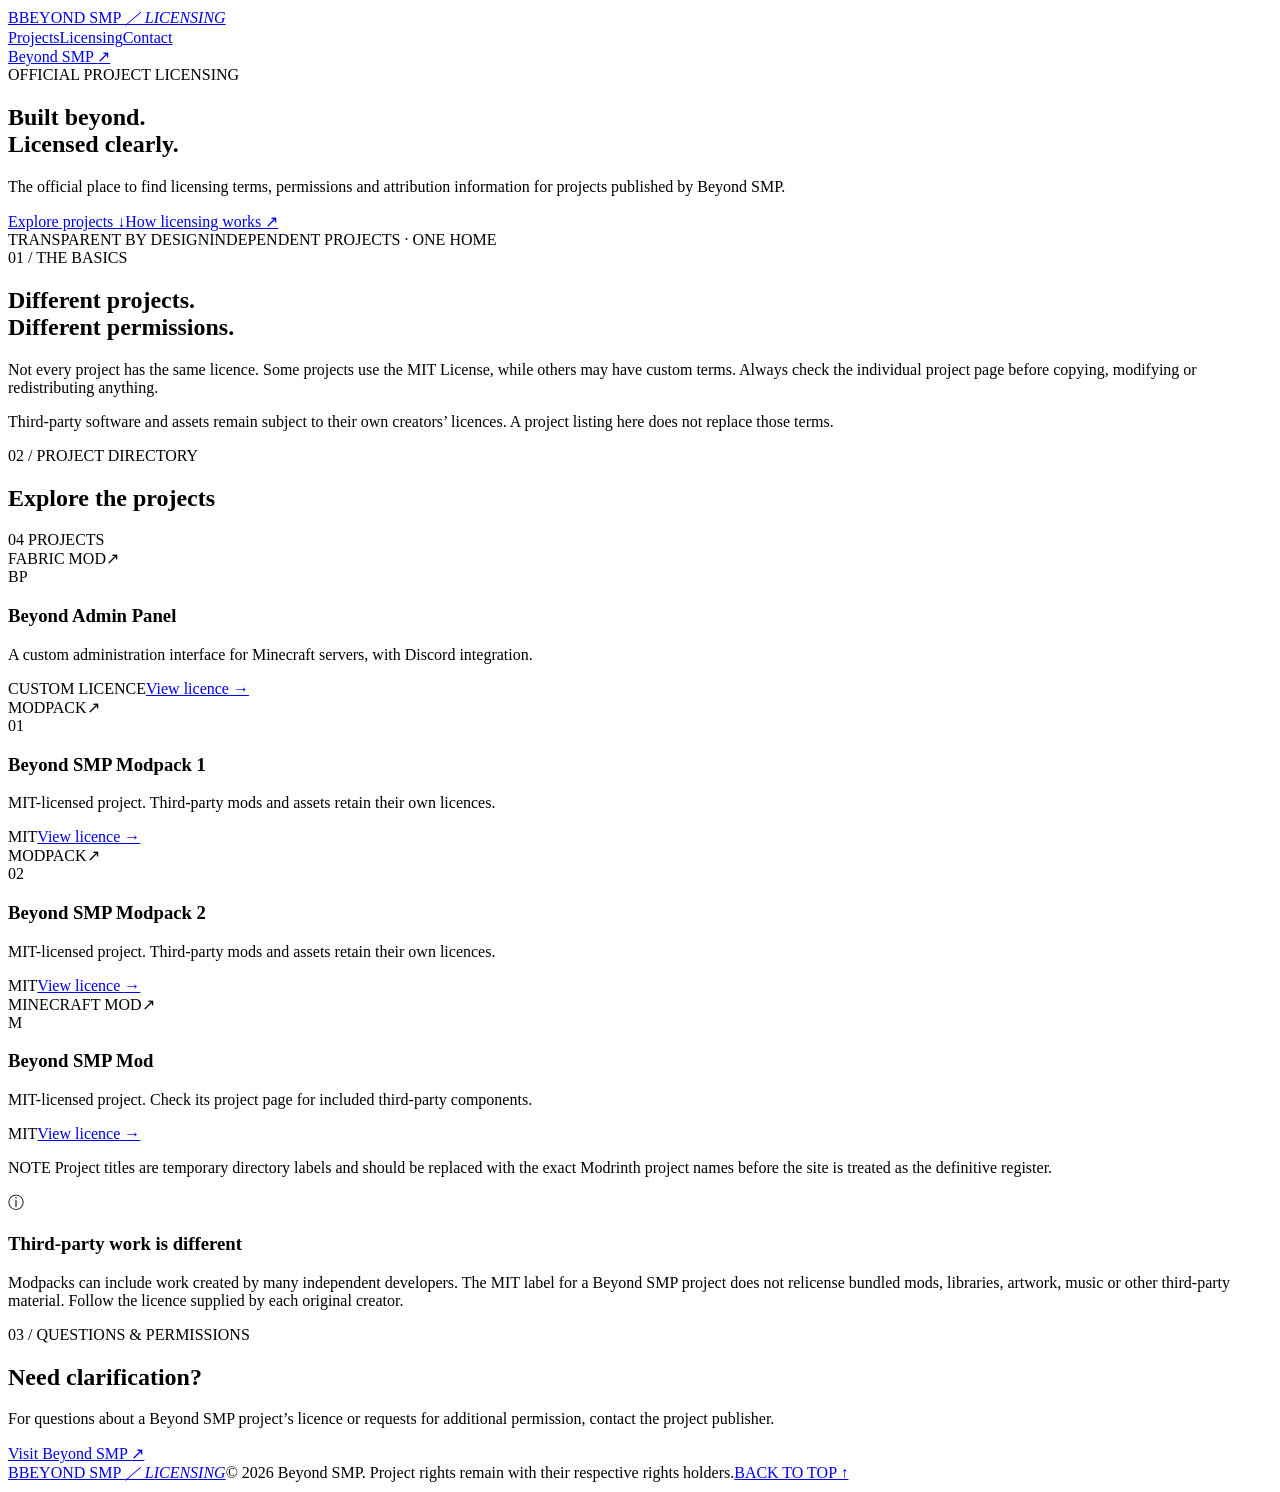
==== index.html @ 9013be44 "Add index.html" ====
<!doctype html>
<html lang="en">
<head>
  <meta charset="utf-8">
  <meta name="viewport" content="width=device-width, initial-scale=1">
  <meta name="theme-color" content="#080d18">
  <meta name="description" content="Official licensing information for projects published by Beyond SMP.">
  <title>Licensing | Beyond SMP</title>
  <link rel="icon" href="favicon.svg" type="image/svg+xml">
  <link rel="preconnect" href="https://fonts.googleapis.com">
  <link rel="preconnect" href="https://fonts.gstatic.com" crossorigin>
  <link href="https://fonts.googleapis.com/css2?family=DM+Sans:wght@400;500;600;700&family=Space+Grotesk:wght@400;500;600;700&display=swap" rel="stylesheet">
  <link rel="stylesheet" href="styles.css">
</head>
<body>
  <div class="ambient ambient-one"></div><div class="ambient ambient-two"></div>
  <header class="site-header">
    <a class="brand" href="#top" aria-label="Beyond SMP Licensing home">
      <span class="brand-mark">B</span><span>BEYOND SMP <i>／ LICENSING</i></span>
    </a>
    <nav aria-label="Main navigation">
      <a href="#projects">Projects</a><a href="#licensing">Licensing</a><a href="#contact">Contact</a>
    </nav>
    <a class="header-link" href="https://beyond-smp.com" target="_blank" rel="noreferrer">Beyond SMP <span>↗</span></a>
  </header>

  <main id="top">
    <section class="hero">
      <div class="eyebrow"><span class="pulse"></span> OFFICIAL PROJECT LICENSING</div>
      <h1>Built beyond.<br><span>Licensed clearly.</span></h1>
      <p class="hero-copy">The official place to find licensing terms, permissions and attribution information for projects published by Beyond SMP.</p>
      <div class="hero-actions"><a class="button button-primary" href="#projects">Explore projects <span>↓</span></a><a class="text-link" href="#licensing">How licensing works <span>↗</span></a></div>
      <div class="hero-foot"><span>TRANSPARENT BY DESIGN</span><span>INDEPENDENT PROJECTS · ONE HOME</span></div>
    </section>

    <section class="intro section" id="licensing">
      <div class="section-kicker">01 / THE BASICS</div>
      <div class="intro-grid">
        <div><h2>Different projects.<br><span>Different permissions.</span></h2></div>
        <div class="intro-text"><p>Not every project has the same licence. Some projects use the MIT License, while others may have custom terms. Always check the individual project page before copying, modifying or redistributing anything.</p><p>Third-party software and assets remain subject to their own creators’ licences. A project listing here does not replace those terms.</p></div>
      </div>
    </section>

    <section class="projects section" id="projects">
      <div class="section-heading"><div><div class="section-kicker">02 / PROJECT DIRECTORY</div><h2>Explore the projects</h2></div><span class="section-count">04 PROJECTS</span></div>
      <div class="project-grid">
        <article class="project-card project-featured">
          <div class="card-top"><span class="project-type">FABRIC MOD</span><span class="card-arrow">↗</span></div>
          <div class="project-icon icon-panel">BP</div>
          <h3>Beyond Admin Panel</h3>
          <p>A custom administration interface for Minecraft servers, with Discord integration.</p>
          <div class="card-bottom"><span class="license-pill custom-pill">CUSTOM LICENCE</span><a href="licenses/beyond-admin-panel.html">View licence <span>→</span></a></div>
        </article>
        <article class="project-card">
          <div class="card-top"><span class="project-type">MODPACK</span><span class="card-arrow">↗</span></div>
          <div class="project-icon icon-pack">01</div>
          <h3>Beyond SMP Modpack 1</h3>
          <p>MIT-licensed project. Third-party mods and assets retain their own licences.</p>
          <div class="card-bottom"><span class="license-pill mit-pill">MIT</span><a href="licenses/mit.html">View licence <span>→</span></a></div>
        </article>
        <article class="project-card">
          <div class="card-top"><span class="project-type">MODPACK</span><span class="card-arrow">↗</span></div>
          <div class="project-icon icon-pack">02</div>
          <h3>Beyond SMP Modpack 2</h3>
          <p>MIT-licensed project. Third-party mods and assets retain their own licences.</p>
          <div class="card-bottom"><span class="license-pill mit-pill">MIT</span><a href="licenses/mit.html">View licence <span>→</span></a></div>
        </article>
        <article class="project-card">
          <div class="card-top"><span class="project-type">MINECRAFT MOD</span><span class="card-arrow">↗</span></div>
          <div class="project-icon icon-mod">M</div>
          <h3>Beyond SMP Mod</h3>
          <p>MIT-licensed project. Check its project page for included third-party components.</p>
          <div class="card-bottom"><span class="license-pill mit-pill">MIT</span><a href="licenses/mit.html">View licence <span>→</span></a></div>
        </article>
      </div>
      <p class="directory-note"><span>NOTE</span> Project titles are temporary directory labels and should be replaced with the exact Modrinth project names before the site is treated as the definitive register.</p>
    </section>

    <section class="notice section">
      <div class="notice-symbol">ⓘ</div><div><h3>Third-party work is different</h3><p>Modpacks can include work created by many independent developers. The MIT label for a Beyond SMP project does not relicense bundled mods, libraries, artwork, music or other third-party material. Follow the licence supplied by each original creator.</p></div>
    </section>

    <section class="contact section" id="contact">
      <div><div class="section-kicker">03 / QUESTIONS & PERMISSIONS</div><h2>Need clarification?</h2><p>For questions about a Beyond SMP project’s licence or requests for additional permission, contact the project publisher.</p></div>
      <a class="button button-outline" href="https://beyond-smp.com" target="_blank" rel="noreferrer">Visit Beyond SMP <span>↗</span></a>
    </section>
  </main>

  <footer class="site-footer"><a class="brand footer-brand" href="#top"><span class="brand-mark">B</span><span>BEYOND SMP <i>／ LICENSING</i></span></a><span>© <span id="year">2026</span> Beyond SMP. Project rights remain with their respective rights holders.</span><a href="#top">BACK TO TOP ↑</a></footer>
  <script src="script.js"></script>
</body>
</html>
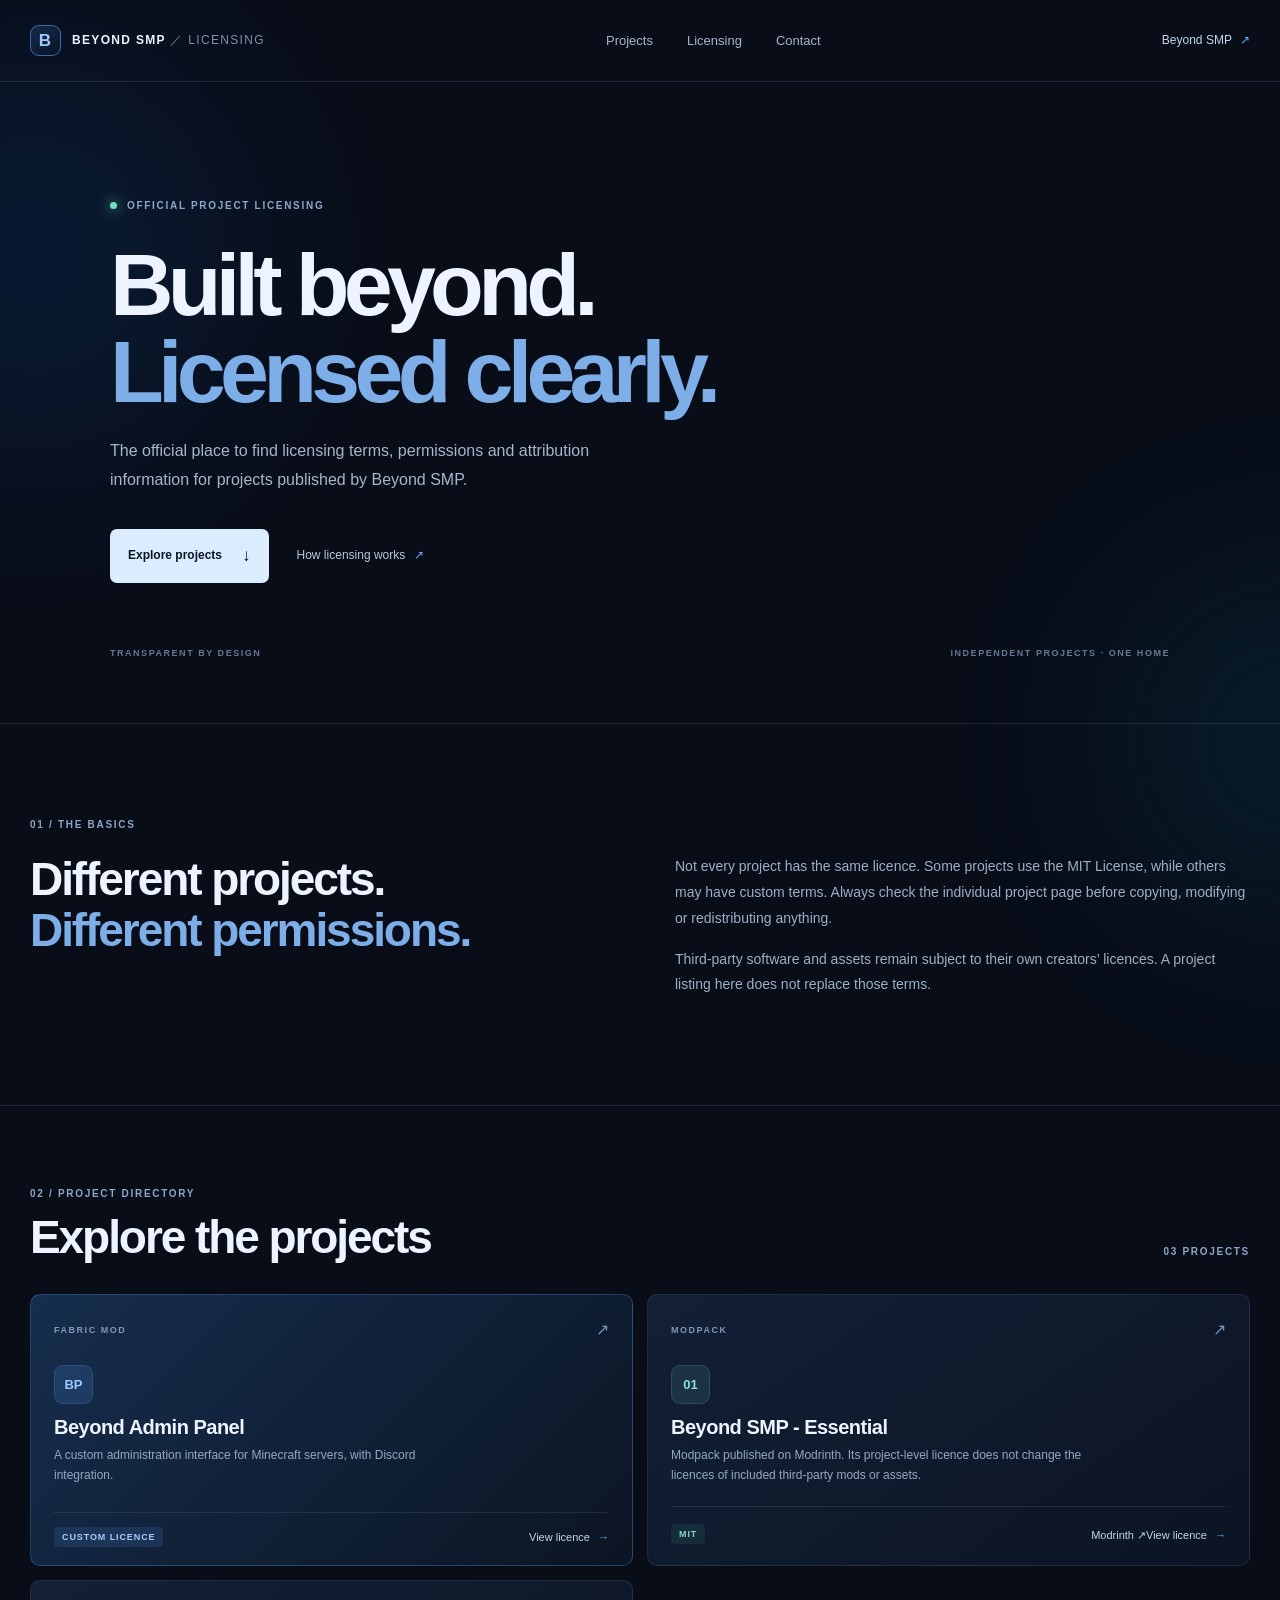
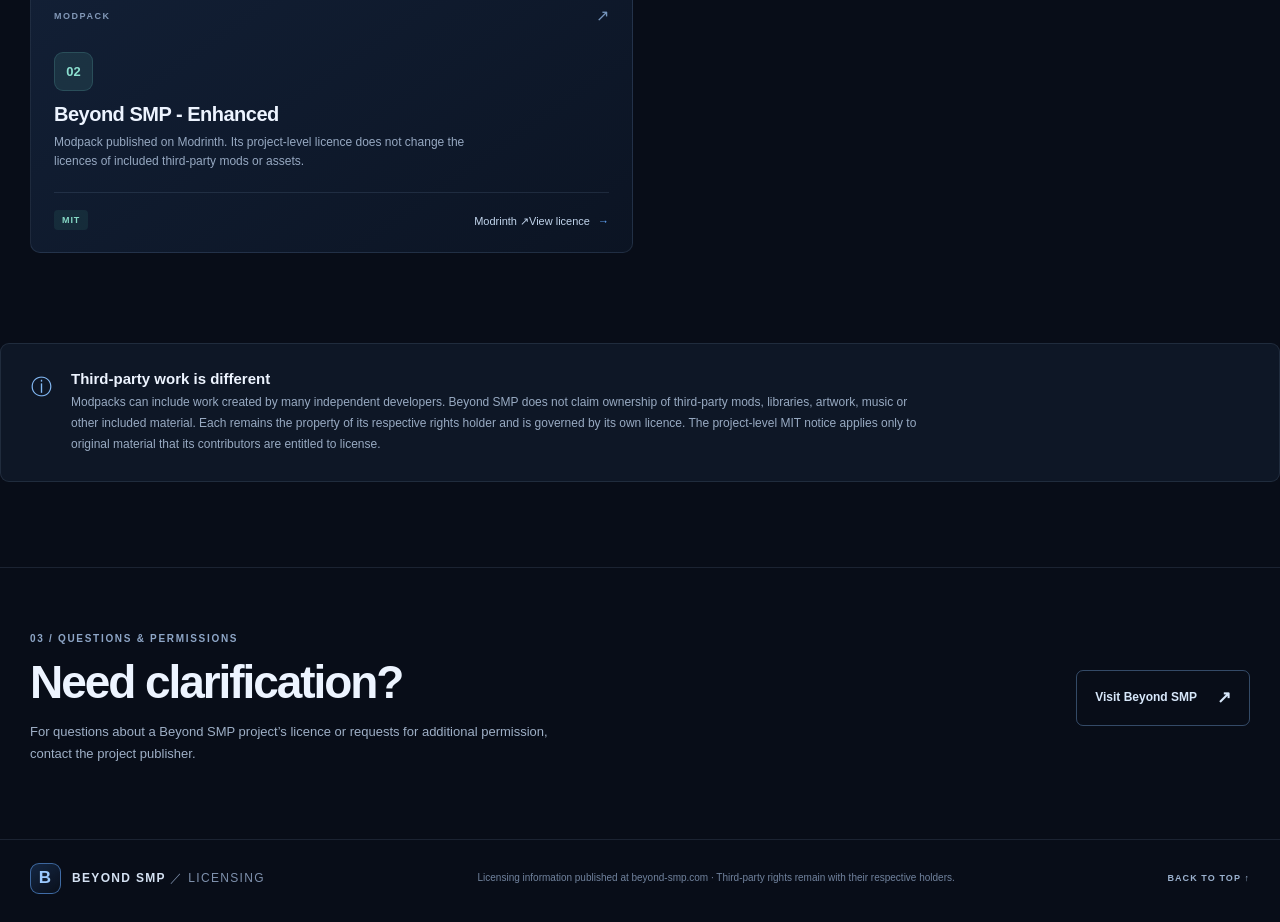
==== commit e69437e5: "Update project directory and Modrinth links" ====
--- a/index.html
+++ b/index.html
@@ -42,42 +42,16 @@
     </section>
 
     <section class="projects section" id="projects">
-      <div class="section-heading"><div><div class="section-kicker">02 / PROJECT DIRECTORY</div><h2>Explore the projects</h2></div><span class="section-count">04 PROJECTS</span></div>
+      <div class="section-heading"><div><div class="section-kicker">02 / PROJECT DIRECTORY</div><h2>Explore the projects</h2></div><span class="section-count">03 PROJECTS</span></div>
       <div class="project-grid">
-        <article class="project-card project-featured">
-          <div class="card-top"><span class="project-type">FABRIC MOD</span><span class="card-arrow">↗</span></div>
-          <div class="project-icon icon-panel">BP</div>
-          <h3>Beyond Admin Panel</h3>
-          <p>A custom administration interface for Minecraft servers, with Discord integration.</p>
-          <div class="card-bottom"><span class="license-pill custom-pill">CUSTOM LICENCE</span><a href="licenses/beyond-admin-panel.html">View licence <span>→</span></a></div>
-        </article>
-        <article class="project-card">
-          <div class="card-top"><span class="project-type">MODPACK</span><span class="card-arrow">↗</span></div>
-          <div class="project-icon icon-pack">01</div>
-          <h3>Beyond SMP Modpack 1</h3>
-          <p>MIT-licensed project. Third-party mods and assets retain their own licences.</p>
-          <div class="card-bottom"><span class="license-pill mit-pill">MIT</span><a href="licenses/mit.html">View licence <span>→</span></a></div>
-        </article>
-        <article class="project-card">
-          <div class="card-top"><span class="project-type">MODPACK</span><span class="card-arrow">↗</span></div>
-          <div class="project-icon icon-pack">02</div>
-          <h3>Beyond SMP Modpack 2</h3>
-          <p>MIT-licensed project. Third-party mods and assets retain their own licences.</p>
-          <div class="card-bottom"><span class="license-pill mit-pill">MIT</span><a href="licenses/mit.html">View licence <span>→</span></a></div>
-        </article>
-        <article class="project-card">
-          <div class="card-top"><span class="project-type">MINECRAFT MOD</span><span class="card-arrow">↗</span></div>
-          <div class="project-icon icon-mod">M</div>
-          <h3>Beyond SMP Mod</h3>
-          <p>MIT-licensed project. Check its project page for included third-party components.</p>
-          <div class="card-bottom"><span class="license-pill mit-pill">MIT</span><a href="licenses/mit.html">View licence <span>→</span></a></div>
-        </article>
+        <article class="project-card project-featured"><div class="card-top"><span class="project-type">FABRIC MOD</span><span class="card-arrow">↗</span></div><div class="project-icon icon-panel">BP</div><h3>Beyond Admin Panel</h3><p>A custom administration interface for Minecraft servers, with Discord integration.</p><div class="card-bottom"><span class="license-pill custom-pill">CUSTOM LICENCE</span><a href="licenses/beyond-admin-panel.html">View licence <span>→</span></a></div></article>
+        <article class="project-card"><div class="card-top"><span class="project-type">MODPACK</span><span class="card-arrow">↗</span></div><div class="project-icon icon-pack">01</div><h3>Beyond SMP - Essential</h3><p>Modpack published on Modrinth. Its project-level licence does not change the licences of included third-party mods or assets.</p><div class="card-bottom"><span class="license-pill mit-pill">MIT</span><span class="card-links"><a href="https://modrinth.com/project/3cPMEFls" target="_blank" rel="noopener noreferrer">Modrinth ↗</a><a href="licenses/mit.html">View licence <span>→</span></a></span></div></article>
+        <article class="project-card"><div class="card-top"><span class="project-type">MODPACK</span><span class="card-arrow">↗</span></div><div class="project-icon icon-pack">02</div><h3>Beyond SMP - Enhanced</h3><p>Modpack published on Modrinth. Its project-level licence does not change the licences of included third-party mods or assets.</p><div class="card-bottom"><span class="license-pill mit-pill">MIT</span><span class="card-links"><a href="https://modrinth.com/project/Sr3T4kPq" target="_blank" rel="noopener noreferrer">Modrinth ↗</a><a href="licenses/mit.html">View licence <span>→</span></a></span></div></article>
       </div>
-      <p class="directory-note"><span>NOTE</span> Project titles are temporary directory labels and should be replaced with the exact Modrinth project names before the site is treated as the definitive register.</p>
     </section>
 
     <section class="notice section">
-      <div class="notice-symbol">ⓘ</div><div><h3>Third-party work is different</h3><p>Modpacks can include work created by many independent developers. The MIT label for a Beyond SMP project does not relicense bundled mods, libraries, artwork, music or other third-party material. Follow the licence supplied by each original creator.</p></div>
+      <div class="notice-symbol">ⓘ</div><div><h3>Third-party work is different</h3><p>Modpacks can include work created by many independent developers. Beyond SMP does not claim ownership of third-party mods, libraries, artwork, music or other included material. Each remains the property of its respective rights holder and is governed by its own licence. The project-level MIT notice applies only to original material that its contributors are entitled to license.</p></div>
     </section>
 
     <section class="contact section" id="contact">
@@ -86,7 +60,7 @@
     </section>
   </main>
 
-  <footer class="site-footer"><a class="brand footer-brand" href="#top"><span class="brand-mark">B</span><span>BEYOND SMP <i>／ LICENSING</i></span></a><span>© <span id="year">2026</span> Beyond SMP. Project rights remain with their respective rights holders.</span><a href="#top">BACK TO TOP ↑</a></footer>
+  <footer class="site-footer"><a class="brand footer-brand" href="#top"><span class="brand-mark">B</span><span>BEYOND SMP <i>／ LICENSING</i></span></a><span>Licensing information published at beyond-smp.com · Third-party rights remain with their respective holders.</span><a href="#top">BACK TO TOP ↑</a></footer>
   <script src="script.js"></script>
 </body>
 </html>
--- a/styles.css
+++ b/styles.css
@@ -0,0 +1,47 @@
+:root{color-scheme:dark;--bg:#080d18;--panel:#0e1728;--panel2:#111e32;--line:rgba(155,184,225,.13);--text:#edf4ff;--muted:#91a2bc;--blue:#65a9ff;--cyan:#7be0ed;--font:'DM Sans',sans-serif;--display:'Space Grotesk',sans-serif}*{box-sizing:border-box}html{scroll-behavior:smooth;scroll-padding-top:100px}body{margin:0;background:var(--bg);color:var(--text);font-family:var(--font);line-height:1.65;overflow-x:hidden}a{color:inherit;text-decoration:none}.ambient{position:absolute;pointer-events:none;filter:blur(90px);opacity:.13;border-radius:50%;z-index:-1}.ambient-one{width:430px;height:430px;background:#1766c8;top:40px;left:-180px}.ambient-two{width:360px;height:360px;background:#087d91;top:560px;right:-190px}.site-header{height:82px;max-width:1180px;margin:auto;padding:0 30px;display:flex;align-items:center;justify-content:space-between;border-bottom:1px solid var(--line)}.brand{display:flex;align-items:center;gap:11px;font:700 12px var(--display);letter-spacing:.11em}.brand i{font-style:normal;color:#7f91ad;font-weight:500}.brand-mark{display:grid;place-items:center;width:31px;height:31px;border:1px solid rgba(101,169,255,.55);border-radius:9px;color:#9bc9ff;font:700 17px var(--display);background:linear-gradient(145deg,rgba(72,143,235,.2),rgba(72,143,235,.02))}.site-header nav{display:flex;gap:34px;color:#a8b6ca;font-size:13px}.site-header nav a:hover,.text-link:hover{color:white}.header-link{font-size:12px;color:#c6d7ed}.header-link span{color:var(--blue);margin-left:5px}.hero{max-width:1120px;margin:auto;padding:118px 30px 65px;min-height:525px;display:flex;flex-direction:column;align-items:flex-start}.eyebrow,.section-kicker,.project-type,.hero-foot,.section-count{font:600 10px var(--display);letter-spacing:.17em;color:#8ea6c7}.eyebrow{display:flex;align-items:center;gap:10px}.pulse{width:7px;height:7px;background:#6ce0c0;border-radius:50%;box-shadow:0 0 13px #6ce0c0}.hero h1{font:600 clamp(54px,8vw,88px)/.99 var(--display);letter-spacing:-.065em;margin:30px 0 22px}.hero h1 span,.intro h2 span{color:#7daee8}.hero-copy{max-width:550px;color:#a7b6cb;font-size:16px;line-height:1.8;margin:0}.hero-actions{display:flex;align-items:center;gap:28px;margin-top:34px}.button{display:inline-flex;align-items:center;gap:20px;padding:13px 18px;border-radius:7px;font-size:12px;font-weight:700;transition:.2s}.button-primary{background:#dcecff;color:#091425}.button-primary:hover{background:#fff;transform:translateY(-2px)}.button-primary span,.button-outline span{font-size:17px}.text-link{font-size:12px;color:#b8c8dc}.text-link span{color:var(--blue);margin-left:5px}.hero-foot{width:100%;display:flex;justify-content:space-between;margin-top:auto;padding-top:65px;color:#657994;font-size:9px}.section{max-width:1120px;margin:auto;padding-left:30px;padding-right:30px}.intro{padding-top:95px;padding-bottom:92px;border-top:1px solid var(--line)}.intro-grid{display:grid;grid-template-columns:1fr 1fr;gap:70px;margin-top:24px}.intro h2,.section-heading h2,.contact h2{font:600 clamp(32px,4vw,46px)/1.12 var(--display);letter-spacing:-.045em;margin:0}.intro-text{color:#9eafc6;font-size:14px;line-height:1.85}.intro-text p{margin:0 0 15px}.projects{padding-top:82px;padding-bottom:90px;border-top:1px solid var(--line)}.section-heading{display:flex;align-items:flex-end;justify-content:space-between;margin-bottom:30px}.section-heading h2{margin-top:13px}.section-count{padding-bottom:7px}.project-grid{display:grid;grid-template-columns:repeat(2,minmax(0,1fr));gap:14px}.project-card{min-height:260px;padding:22px 23px 18px;background:linear-gradient(145deg,rgba(19,33,55,.95),rgba(12,21,36,.95));border:1px solid var(--line);border-radius:10px;display:flex;flex-direction:column;transition:border-color .2s,transform .2s}.project-card:hover{border-color:rgba(101,169,255,.45);transform:translateY(-3px)}.project-featured{background:linear-gradient(135deg,rgba(23,48,79,.95),rgba(12,21,36,.98));border-color:rgba(101,169,255,.27)}.card-top,.card-bottom{display:flex;align-items:center;justify-content:space-between}.project-type{font-size:9px;color:#8298b7}.card-arrow{color:#7595bc}.project-icon{width:39px;height:39px;border-radius:9px;display:grid;place-items:center;margin:22px 0 12px;font:700 13px var(--display)}.icon-panel{background:rgba(85,156,242,.17);color:#9dcaff;border:1px solid rgba(85,156,242,.22)}.icon-pack{background:rgba(108,206,191,.12);color:#8ce0d0;border:1px solid rgba(108,206,191,.18)}.icon-mod{background:rgba(190,153,255,.12);color:#c9acff;border:1px solid rgba(190,153,255,.2)}.project-card h3{font:600 20px var(--display);letter-spacing:-.025em;margin:0 0 7px}.project-card p{font-size:12px;color:#96a8c1;line-height:1.65;margin:0 0 20px;max-width:420px}.card-bottom{margin-top:auto;padding-top:14px;border-top:1px solid var(--line)}.license-pill{font:700 9px var(--display);letter-spacing:.1em;padding:5px 8px;border-radius:4px}.mit-pill{color:#85d8c5;background:rgba(83,190,163,.1)}.custom-pill{color:#a9caff;background:rgba(91,151,231,.14)}.card-bottom a{font-size:11px;color:#c1d4eb}.card-bottom a span{color:var(--blue);margin-left:5px}.directory-note{font-size:11px;color:#8092ab;margin:18px 2px 0;line-height:1.7}.directory-note span{font-weight:700;color:#d6b77d;letter-spacing:.1em;margin-right:8px}.notice{display:flex;gap:19px;padding-top:26px;padding-bottom:26px;margin-bottom:85px;background:rgba(19,31,49,.58);border:1px solid var(--line);border-radius:9px}.notice-symbol{font-size:21px;color:#83b9f4}.notice h3{font:600 15px var(--display);margin:0 0 5px}.notice p{font-size:12px;line-height:1.75;color:#98aac2;margin:0;max-width:850px}.contact{border-top:1px solid var(--line);padding-top:65px;padding-bottom:75px;display:flex;align-items:center;justify-content:space-between;gap:30px}.contact h2{margin:13px 0}.contact p{font-size:13px;color:#9eafc6;max-width:540px;margin:0}.button-outline{border:1px solid rgba(125,174,232,.38);color:#d8e8fb;white-space:nowrap}.button-outline:hover{background:rgba(101,169,255,.1)}.site-footer{max-width:1180px;margin:auto;padding:23px 30px 28px;border-top:1px solid var(--line);display:flex;align-items:center;justify-content:space-between;gap:20px;color:#71839e;font-size:10px}.footer-brand{color:#d4e1f2}.site-footer>a:last-child{font:600 9px var(--display);letter-spacing:.12em;color:#9bb1ce}@media(max-width:700px){.site-header{height:70px;padding:0 19px}.site-header nav{display:none}.brand{font-size:10px}.header-link{font-size:11px}.hero{padding:90px 22px 45px;min-height:500px}.hero h1{font-size:clamp(51px,13vw,72px)}.hero-copy{font-size:14px}.hero-foot{font-size:8px;gap:15px}.section{padding-left:22px;padding-right:22px}.intro{padding-top:70px;padding-bottom:65px}.intro-grid{grid-template-columns:1fr;gap:20px}.intro h2,.section-heading h2,.contact h2{font-size:35px}.projects{padding-top:65px;padding-bottom:65px}.project-grid{grid-template-columns:1fr}.project-card{min-height:240px}.notice{margin-left:22px;margin-right:22px;margin-bottom:65px;padding:20px 17px}.contact{padding-top:55px;padding-bottom:55px;align-items:flex-start;flex-direction:column}.site-footer{padding:22px;flex-wrap:wrap}.site-footer>span{order:3;width:100%}}
+
+/* Responsive overflow safeguards */
+html,body{width:100%;max-width:100%;overflow-x:clip}
+main,.section,.site-header,.site-footer{min-width:0;max-width:100%}
+img,svg,video,iframe{max-width:100%}
+h1,h2,h3,p,a,span{overflow-wrap:anywhere}
+.site-header>*,
+.site-footer>*,
+.hero-foot>*,
+.hero-actions>*,
+.section-heading>*,
+.contact>*,
+.card-top>*,
+.card-bottom>*{min-width:0}
+.hero-foot{flex-wrap:wrap;row-gap:10px}
+.project-grid{grid-template-columns:repeat(2,minmax(0,1fr))}
+.project-card{min-width:0}
+.project-card p{overflow-wrap:anywhere}
+.notice>div{min-width:0}
+@media(max-width:900px){
+  .site-header{padding-left:22px;padding-right:22px;gap:16px}
+  .site-header nav{gap:18px}
+  .section-heading{gap:18px}
+  .intro-grid{gap:32px}
+  .hero{padding-top:92px}
+}
+@media(max-width:760px){
+  .site-header nav{display:none}
+  .site-header{height:auto;min-height:70px;flex-wrap:wrap;padding-top:14px;padding-bottom:14px}
+  .header-link{margin-left:auto}
+  .intro-grid{grid-template-columns:minmax(0,1fr);gap:20px}
+  .project-grid{grid-template-columns:minmax(0,1fr)}
+  .section-heading{align-items:flex-start;flex-wrap:wrap}
+  .contact{align-items:flex-start;flex-direction:column}
+  .hero-foot{justify-content:flex-start;column-gap:20px}
+  .site-footer{flex-wrap:wrap}
+  .site-footer>span{order:3;width:100%}
+}
+@media(max-width:380px){
+  .brand{font-size:9px;gap:7px}
+  .brand-mark{width:28px;height:28px}
+  .hero{padding-left:18px;padding-right:18px}
+  .section{padding-left:18px;padding-right:18px}
+  .hero-actions{gap:14px;flex-wrap:wrap}
+  .hero h1{font-size:clamp(43px,13vw,56px)}
+}
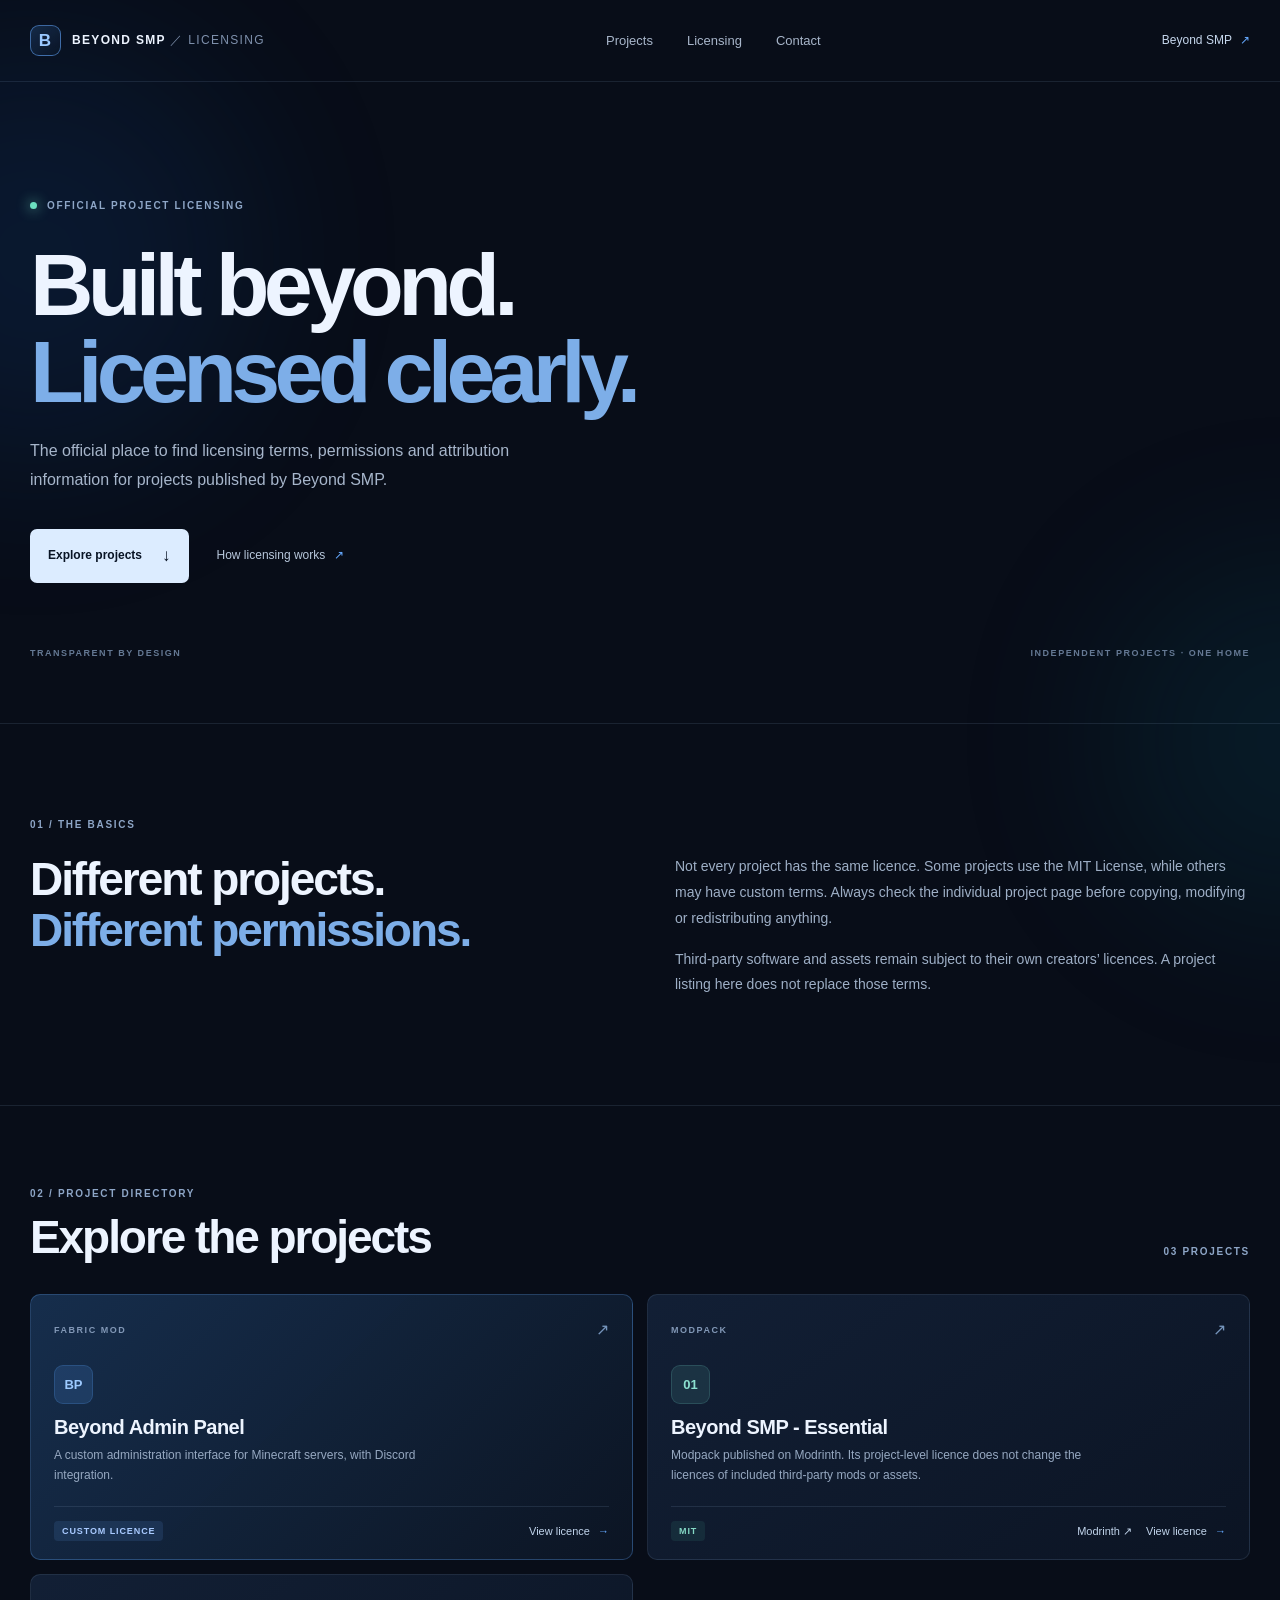
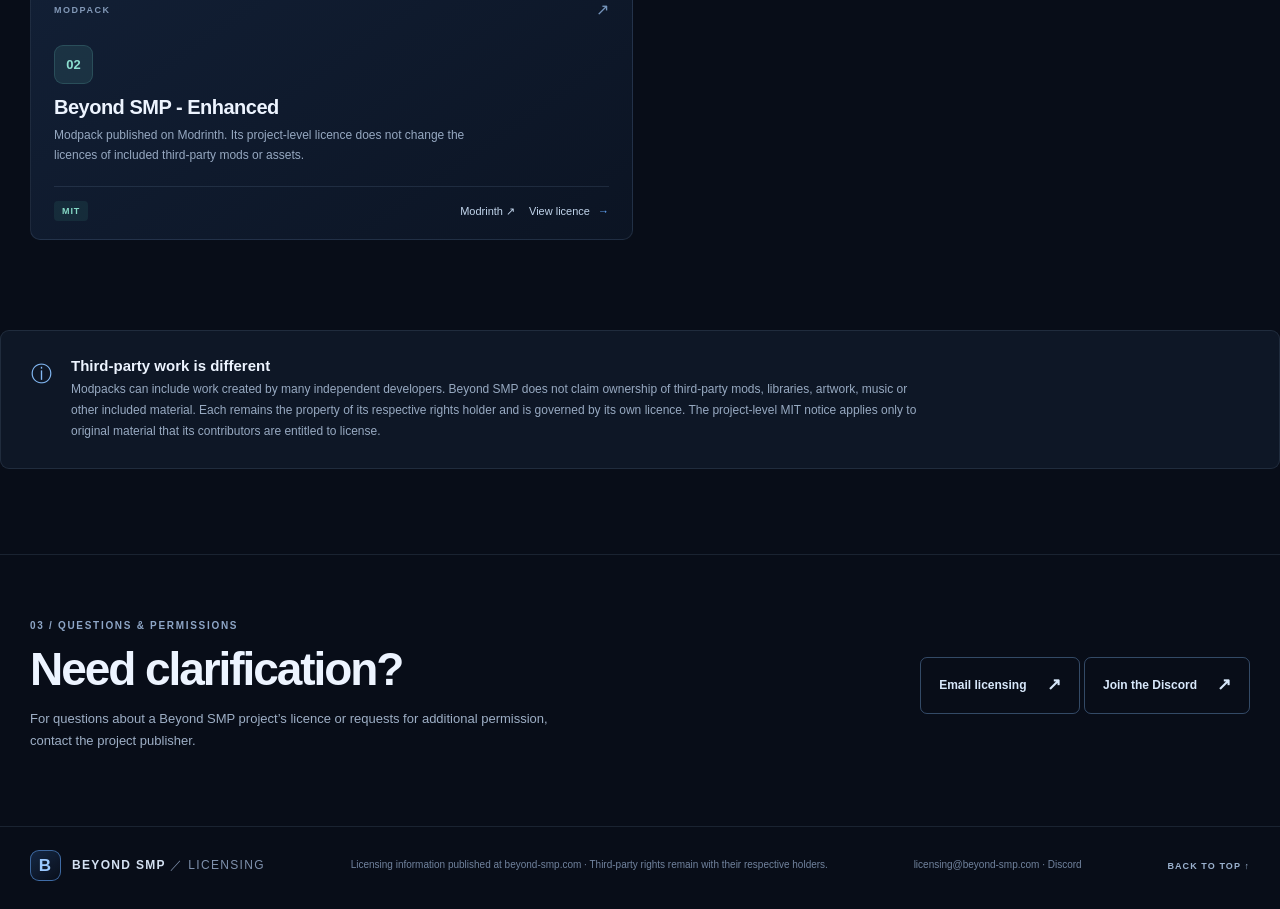
==== commit 7e3db938: "Add licensing email and Discord contact links" ====
--- a/index.html
+++ b/index.html
@@ -56,11 +56,14 @@
 
     <section class="contact section" id="contact">
       <div><div class="section-kicker">03 / QUESTIONS & PERMISSIONS</div><h2>Need clarification?</h2><p>For questions about a Beyond SMP project’s licence or requests for additional permission, contact the project publisher.</p></div>
-      <a class="button button-outline" href="https://beyond-smp.com" target="_blank" rel="noreferrer">Visit Beyond SMP <span>↗</span></a>
+      <div class="contact-links">
+        <a class="button button-outline" href="mailto:licensing@beyond-smp.com">Email licensing <span>↗</span></a>
+        <a class="button button-outline" href="https://discord.beyond-smp.com" target="_blank" rel="noopener noreferrer">Join the Discord <span>↗</span></a>
+      </div>
     </section>
   </main>
 
-  <footer class="site-footer"><a class="brand footer-brand" href="#top"><span class="brand-mark">B</span><span>BEYOND SMP <i>／ LICENSING</i></span></a><span>Licensing information published at beyond-smp.com · Third-party rights remain with their respective holders.</span><a href="#top">BACK TO TOP ↑</a></footer>
+  <footer class="site-footer"><a class="brand footer-brand" href="#top"><span class="brand-mark">B</span><span>BEYOND SMP <i>／ LICENSING</i></span></a><span>Licensing information published at beyond-smp.com · Third-party rights remain with their respective holders.</span><span class="footer-contact"><a href="mailto:licensing@beyond-smp.com">licensing@beyond-smp.com</a> · <a href="https://discord.beyond-smp.com" target="_blank" rel="noopener noreferrer">Discord</a></span><a href="#top">BACK TO TOP ↑</a></footer>
   <script src="script.js"></script>
 </body>
 </html>
--- a/styles.css
+++ b/styles.css
@@ -45,3 +45,89 @@
   .hero-actions{gap:14px;flex-wrap:wrap}
   .hero h1{font-size:clamp(43px,13vw,56px)}
 }
+
+.card-links{display:flex;align-items:center;gap:14px;min-width:0;flex-wrap:wrap;justify-content:flex-end}.card-links a{white-space:nowrap}
+.licence-page{padding-top:clamp(48px,8vw,90px);padding-bottom:clamp(56px,9vw,100px);min-width:0}
+.licence-page h1{font:600 clamp(40px,7vw,68px)/1.05 var(--display);letter-spacing:-.05em;margin:14px 0 20px;overflow-wrap:anywhere}
+.licence-intro{color:#9eafc6;max-width:760px;font-size:14px;line-height:1.8}
+.licence-panel,.third-party-notice{margin-top:32px;padding:clamp(18px,4vw,30px);background:#0e1728;border:1px solid var(--line);border-radius:10px;min-width:0}
+.licence-panel h2,.third-party-notice h2{font:600 19px var(--display);margin:24px 0 8px}.licence-panel h2:first-child,.third-party-notice h2:first-child{margin-top:0}
+.licence-panel p,.licence-panel li,.third-party-notice p{color:#a8b8ce;font-size:13px;line-height:1.8;overflow-wrap:anywhere}.licence-panel ul{padding-left:22px}
+.licence-panel pre{white-space:pre-wrap;overflow-wrap:anywhere;word-break:break-word;font:13px/1.8 var(--font);color:#d4e1f2;max-width:100%}.copyright-line{color:#d6e4f5!important}
+.licence-footnote{font-size:11px;color:#8294ad;margin-top:20px;line-height:1.7}
+@media(max-width:820px){.project-grid{grid-template-columns:minmax(0,1fr)}.site-header{padding-left:22px;padding-right:22px}.site-footer{align-items:flex-start;flex-wrap:wrap}.site-footer>span{flex-basis:100%;order:3}}
+@media(max-width:520px){.card-bottom{align-items:flex-start;gap:10px;flex-wrap:wrap}.card-links{justify-content:flex-start}.site-header{gap:10px}.brand{max-width:100%;overflow-wrap:anywhere}.licence-panel,.third-party-notice{padding:18px}}
+
+
+/* iOS/iPadOS horizontal overflow fix */
+html{
+  width:100%;
+  max-width:100%;
+  overflow-x:hidden !important;
+}
+body{
+  position:relative;
+  width:100%;
+  max-width:100%;
+  overflow-x:hidden !important;
+}
+.ambient{
+  position:fixed;
+  max-width:100vw;
+  pointer-events:none;
+  contain:paint;
+}
+#top, main, .hero, .section, .site-header, .site-footer{
+  min-width:0;
+  max-width:100%;
+}
+.project-grid,
+.intro-grid{
+  width:100%;
+  min-width:0;
+  grid-template-columns:repeat(2,minmax(0,1fr));
+}
+.project-card,
+.project-card > *,
+.card-top,
+.card-bottom,
+.notice,
+.notice > div,
+.contact,
+.contact > *,
+.site-header > *,
+.site-header nav,
+.site-footer > *{
+  min-width:0;
+  max-width:100%;
+}
+.project-card h3,
+.project-card p,
+.card-bottom a,
+.site-header a,
+.site-footer a,
+.notice p{
+  overflow-wrap:anywhere;
+  word-break:normal;
+}
+@media(max-width:900px){
+  .project-grid,
+  .intro-grid{
+    grid-template-columns:minmax(0,1fr);
+  }
+  .site-header{
+    flex-wrap:wrap;
+  }
+  .site-header nav{
+    display:none;
+  }
+  .header-link{
+    margin-left:auto;
+  }
+}
+@media(max-width:760px){
+  .project-grid,
+  .intro-grid{
+    grid-template-columns:minmax(0,1fr);
+  }
+}
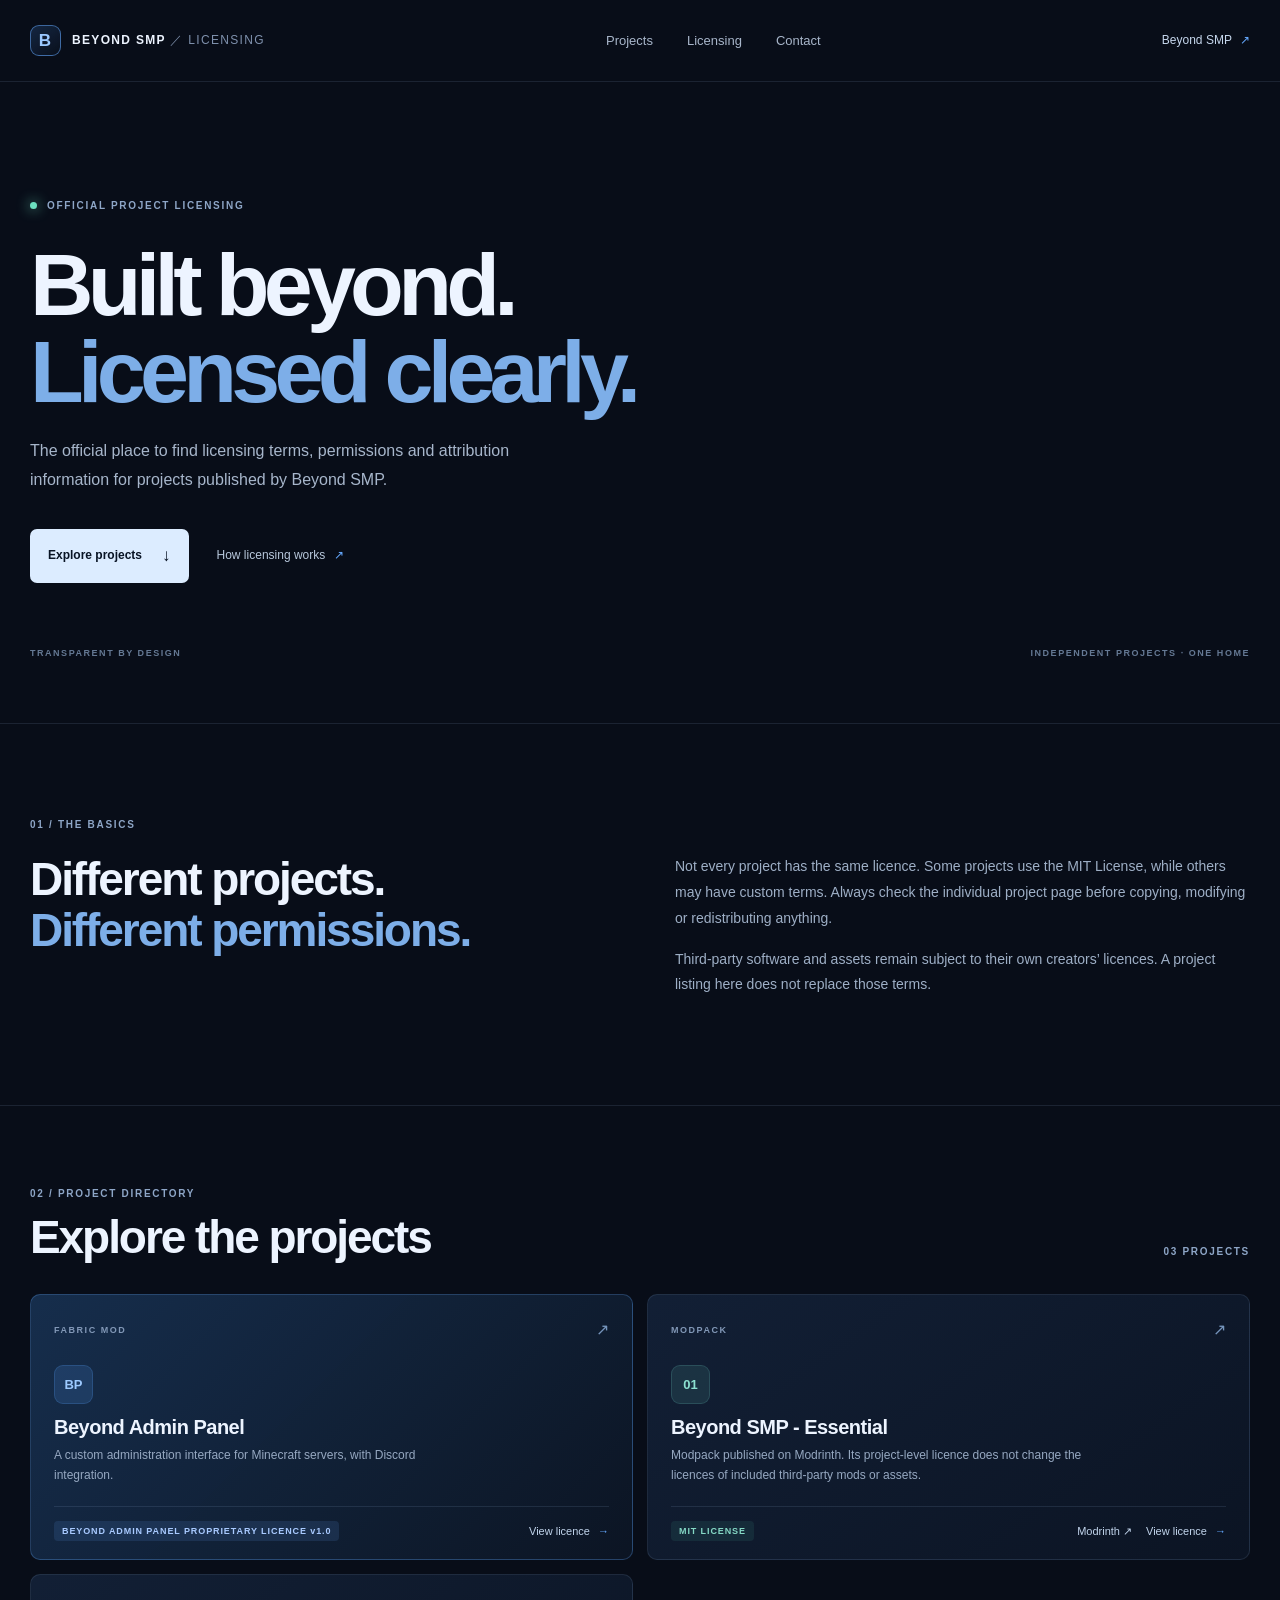
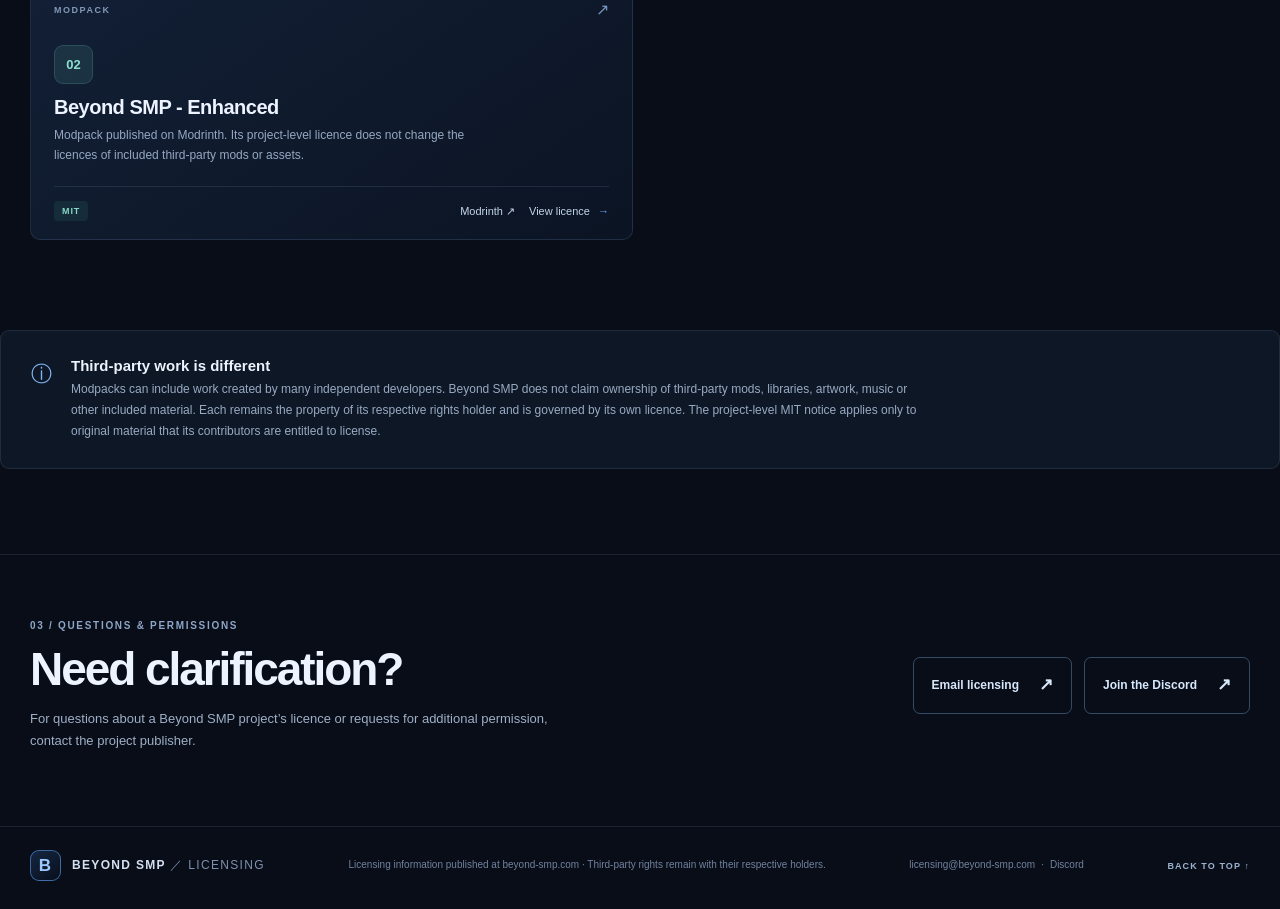
==== commit 53ddc715: "Clarify licence titles and metadata" ====
--- a/index.html
+++ b/index.html
@@ -4,7 +4,8 @@
   <meta charset="utf-8">
   <meta name="viewport" content="width=device-width, initial-scale=1">
   <meta name="theme-color" content="#080d18">
-  <meta name="description" content="Official licensing information for projects published by Beyond SMP.">
+  <meta name="description" content="Official licence texts and permissions for Beyond SMP projects.">
+  <meta name="robots" content="index,follow">
   <title>Licensing | Beyond SMP</title>
   <link rel="icon" href="favicon.svg" type="image/svg+xml">
   <link rel="preconnect" href="https://fonts.googleapis.com">
@@ -44,8 +45,8 @@
     <section class="projects section" id="projects">
       <div class="section-heading"><div><div class="section-kicker">02 / PROJECT DIRECTORY</div><h2>Explore the projects</h2></div><span class="section-count">03 PROJECTS</span></div>
       <div class="project-grid">
-        <article class="project-card project-featured"><div class="card-top"><span class="project-type">FABRIC MOD</span><span class="card-arrow">↗</span></div><div class="project-icon icon-panel">BP</div><h3>Beyond Admin Panel</h3><p>A custom administration interface for Minecraft servers, with Discord integration.</p><div class="card-bottom"><span class="license-pill custom-pill">CUSTOM LICENCE</span><a href="licenses/beyond-admin-panel.html">View licence <span>→</span></a></div></article>
-        <article class="project-card"><div class="card-top"><span class="project-type">MODPACK</span><span class="card-arrow">↗</span></div><div class="project-icon icon-pack">01</div><h3>Beyond SMP - Essential</h3><p>Modpack published on Modrinth. Its project-level licence does not change the licences of included third-party mods or assets.</p><div class="card-bottom"><span class="license-pill mit-pill">MIT</span><span class="card-links"><a href="https://modrinth.com/project/3cPMEFls" target="_blank" rel="noopener noreferrer">Modrinth ↗</a><a href="licenses/mit.html">View licence <span>→</span></a></span></div></article>
+        <article class="project-card project-featured"><div class="card-top"><span class="project-type">FABRIC MOD</span><span class="card-arrow">↗</span></div><div class="project-icon icon-panel">BP</div><h3>Beyond Admin Panel</h3><p>A custom administration interface for Minecraft servers, with Discord integration.</p><div class="card-bottom"><span class="license-pill custom-pill">BEYOND ADMIN PANEL PROPRIETARY LICENCE v1.0</span><a href="licenses/beyond-admin-panel.html">View licence <span>→</span></a></div></article>
+        <article class="project-card"><div class="card-top"><span class="project-type">MODPACK</span><span class="card-arrow">↗</span></div><div class="project-icon icon-pack">01</div><h3>Beyond SMP - Essential</h3><p>Modpack published on Modrinth. Its project-level licence does not change the licences of included third-party mods or assets.</p><div class="card-bottom"><span class="license-pill mit-pill">MIT LICENSE</span><span class="card-links"><a href="https://modrinth.com/project/3cPMEFls" target="_blank" rel="noopener noreferrer">Modrinth ↗</a><a href="licenses/mit.html">View licence <span>→</span></a></span></div></article>
         <article class="project-card"><div class="card-top"><span class="project-type">MODPACK</span><span class="card-arrow">↗</span></div><div class="project-icon icon-pack">02</div><h3>Beyond SMP - Enhanced</h3><p>Modpack published on Modrinth. Its project-level licence does not change the licences of included third-party mods or assets.</p><div class="card-bottom"><span class="license-pill mit-pill">MIT</span><span class="card-links"><a href="https://modrinth.com/project/Sr3T4kPq" target="_blank" rel="noopener noreferrer">Modrinth ↗</a><a href="licenses/mit.html">View licence <span>→</span></a></span></div></article>
       </div>
     </section>
--- a/styles.css
+++ b/styles.css
@@ -131,3 +131,13 @@
     grid-template-columns:minmax(0,1fr);
   }
 }
+
+
+/* Keep decorative glows out of the iOS scrollable canvas. */
+.ambient{display:none!important}
+html,body{overflow-x:clip!important;overscroll-behavior-x:none}
+#top{width:100%;max-width:100%;overflow-x:clip}
+.contact-links{display:flex;align-items:center;gap:12px;flex-wrap:wrap;max-width:100%;min-width:0}
+.footer-contact{display:flex;gap:6px;flex-wrap:wrap;min-width:0;max-width:100%}
+.footer-contact a{overflow-wrap:anywhere}
+@media(max-width:520px){.contact-links{width:100%;flex-direction:column;align-items:stretch}.contact-links .button{justify-content:space-between;width:100%;max-width:100%}}
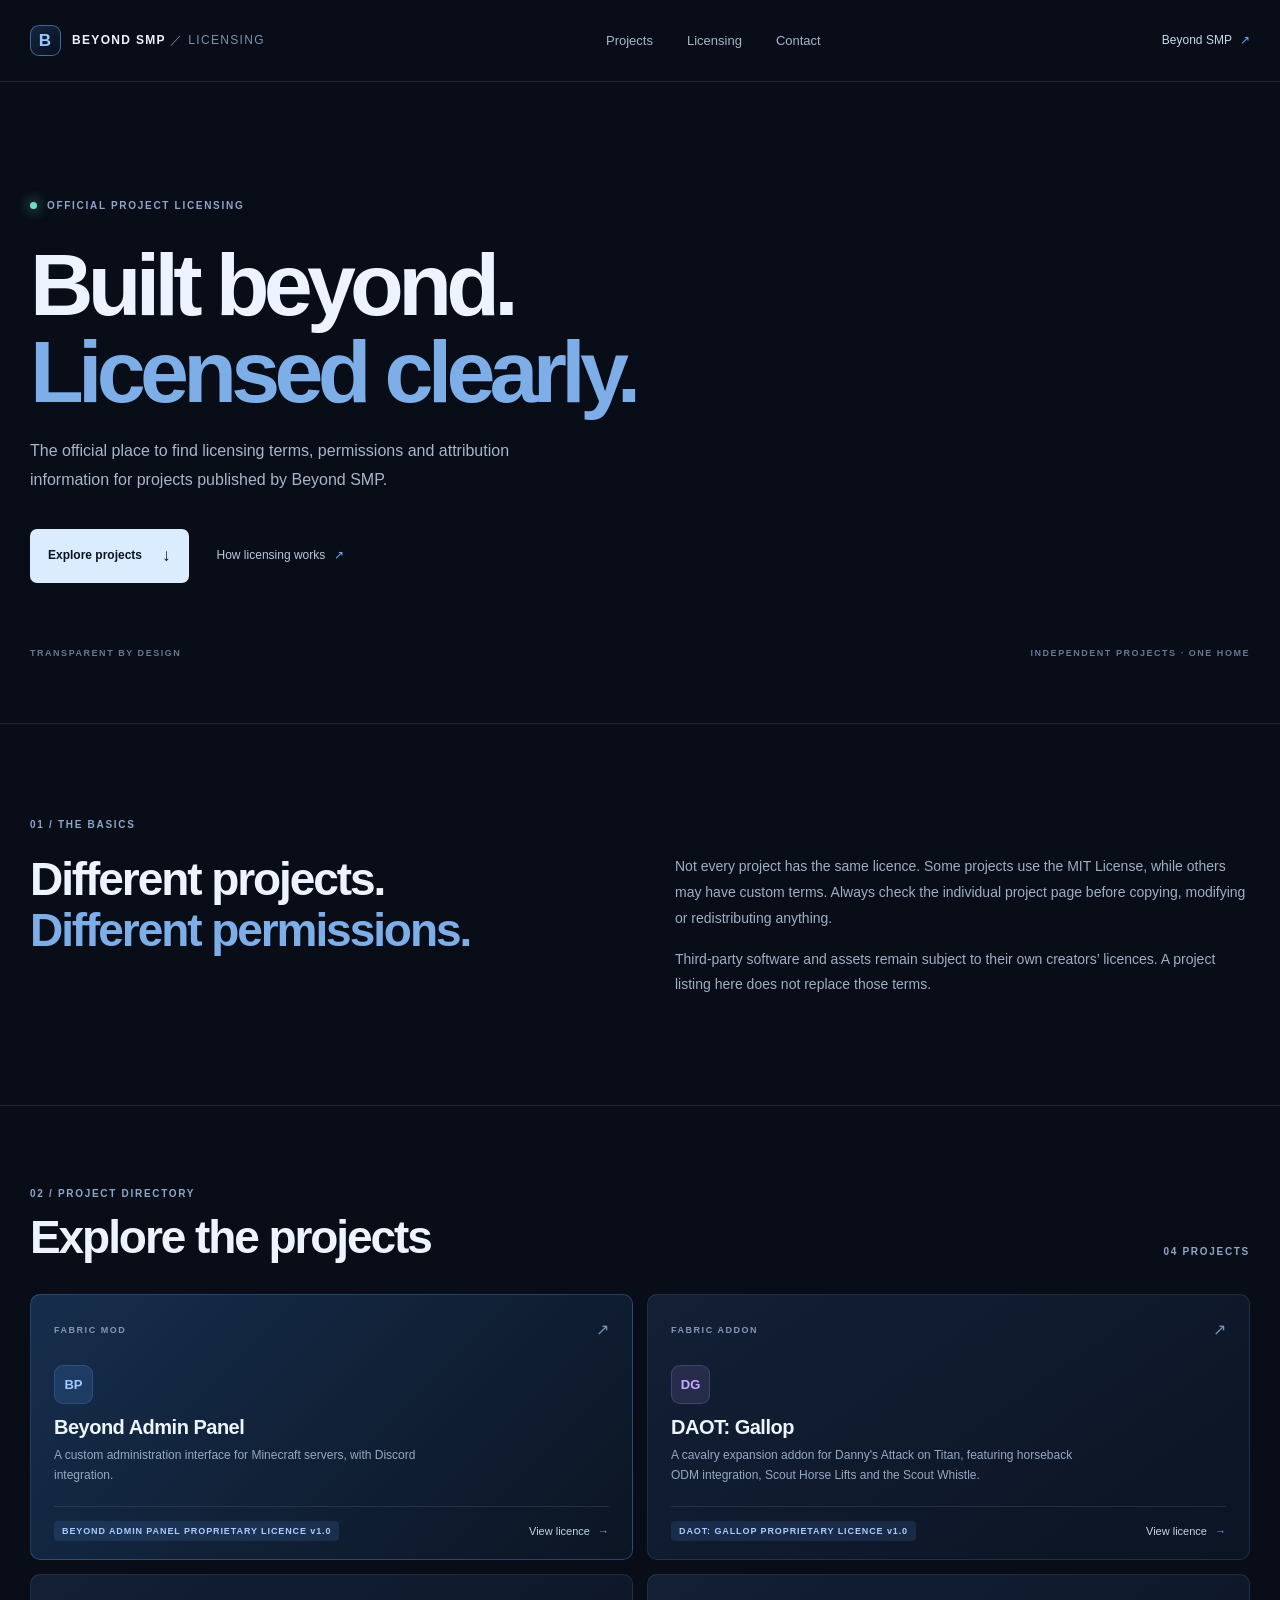
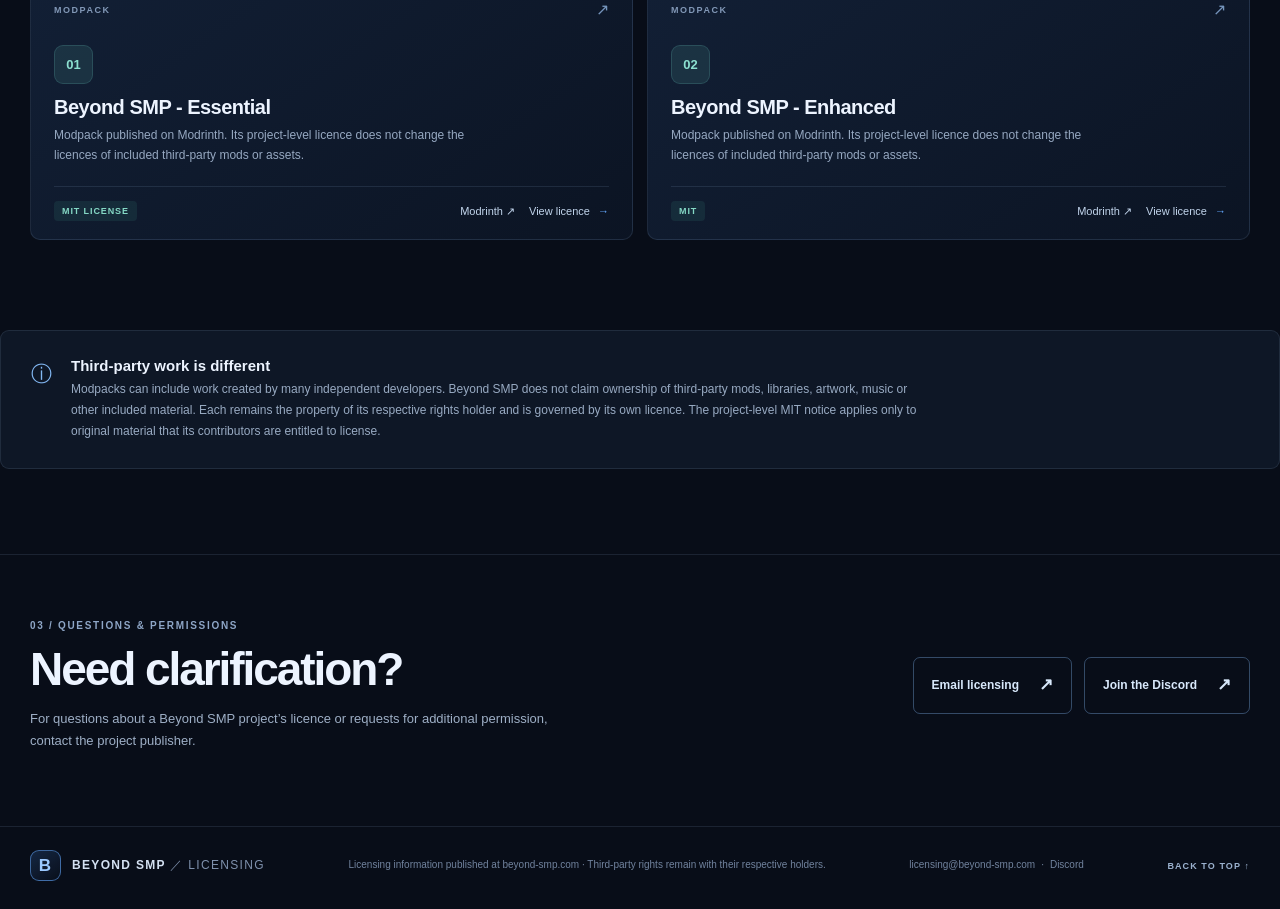
==== commit 12090272: "Add DAOT: Gallop to project licensing directory" ====
--- a/index.html
+++ b/index.html
@@ -43,9 +43,10 @@
     </section>
 
     <section class="projects section" id="projects">
-      <div class="section-heading"><div><div class="section-kicker">02 / PROJECT DIRECTORY</div><h2>Explore the projects</h2></div><span class="section-count">03 PROJECTS</span></div>
+      <div class="section-heading"><div><div class="section-kicker">02 / PROJECT DIRECTORY</div><h2>Explore the projects</h2></div><span class="section-count">04 PROJECTS</span></div>
       <div class="project-grid">
         <article class="project-card project-featured"><div class="card-top"><span class="project-type">FABRIC MOD</span><span class="card-arrow">↗</span></div><div class="project-icon icon-panel">BP</div><h3>Beyond Admin Panel</h3><p>A custom administration interface for Minecraft servers, with Discord integration.</p><div class="card-bottom"><span class="license-pill custom-pill">BEYOND ADMIN PANEL PROPRIETARY LICENCE v1.0</span><a href="licenses/beyond-admin-panel.html">View licence <span>→</span></a></div></article>
+        <article class="project-card"><div class="card-top"><span class="project-type">FABRIC ADDON</span><span class="card-arrow">↗</span></div><div class="project-icon icon-mod">DG</div><h3>DAOT: Gallop</h3><p>A cavalry expansion addon for Danny's Attack on Titan, featuring horseback ODM integration, Scout Horse Lifts and the Scout Whistle.</p><div class="card-bottom"><span class="license-pill custom-pill">DAOT: GALLOP PROPRIETARY LICENCE v1.0</span><a href="licenses/daot-gallop.html">View licence <span>→</span></a></div></article>
         <article class="project-card"><div class="card-top"><span class="project-type">MODPACK</span><span class="card-arrow">↗</span></div><div class="project-icon icon-pack">01</div><h3>Beyond SMP - Essential</h3><p>Modpack published on Modrinth. Its project-level licence does not change the licences of included third-party mods or assets.</p><div class="card-bottom"><span class="license-pill mit-pill">MIT LICENSE</span><span class="card-links"><a href="https://modrinth.com/project/3cPMEFls" target="_blank" rel="noopener noreferrer">Modrinth ↗</a><a href="licenses/mit.html">View licence <span>→</span></a></span></div></article>
         <article class="project-card"><div class="card-top"><span class="project-type">MODPACK</span><span class="card-arrow">↗</span></div><div class="project-icon icon-pack">02</div><h3>Beyond SMP - Enhanced</h3><p>Modpack published on Modrinth. Its project-level licence does not change the licences of included third-party mods or assets.</p><div class="card-bottom"><span class="license-pill mit-pill">MIT</span><span class="card-links"><a href="https://modrinth.com/project/Sr3T4kPq" target="_blank" rel="noopener noreferrer">Modrinth ↗</a><a href="licenses/mit.html">View licence <span>→</span></a></span></div></article>
       </div>
